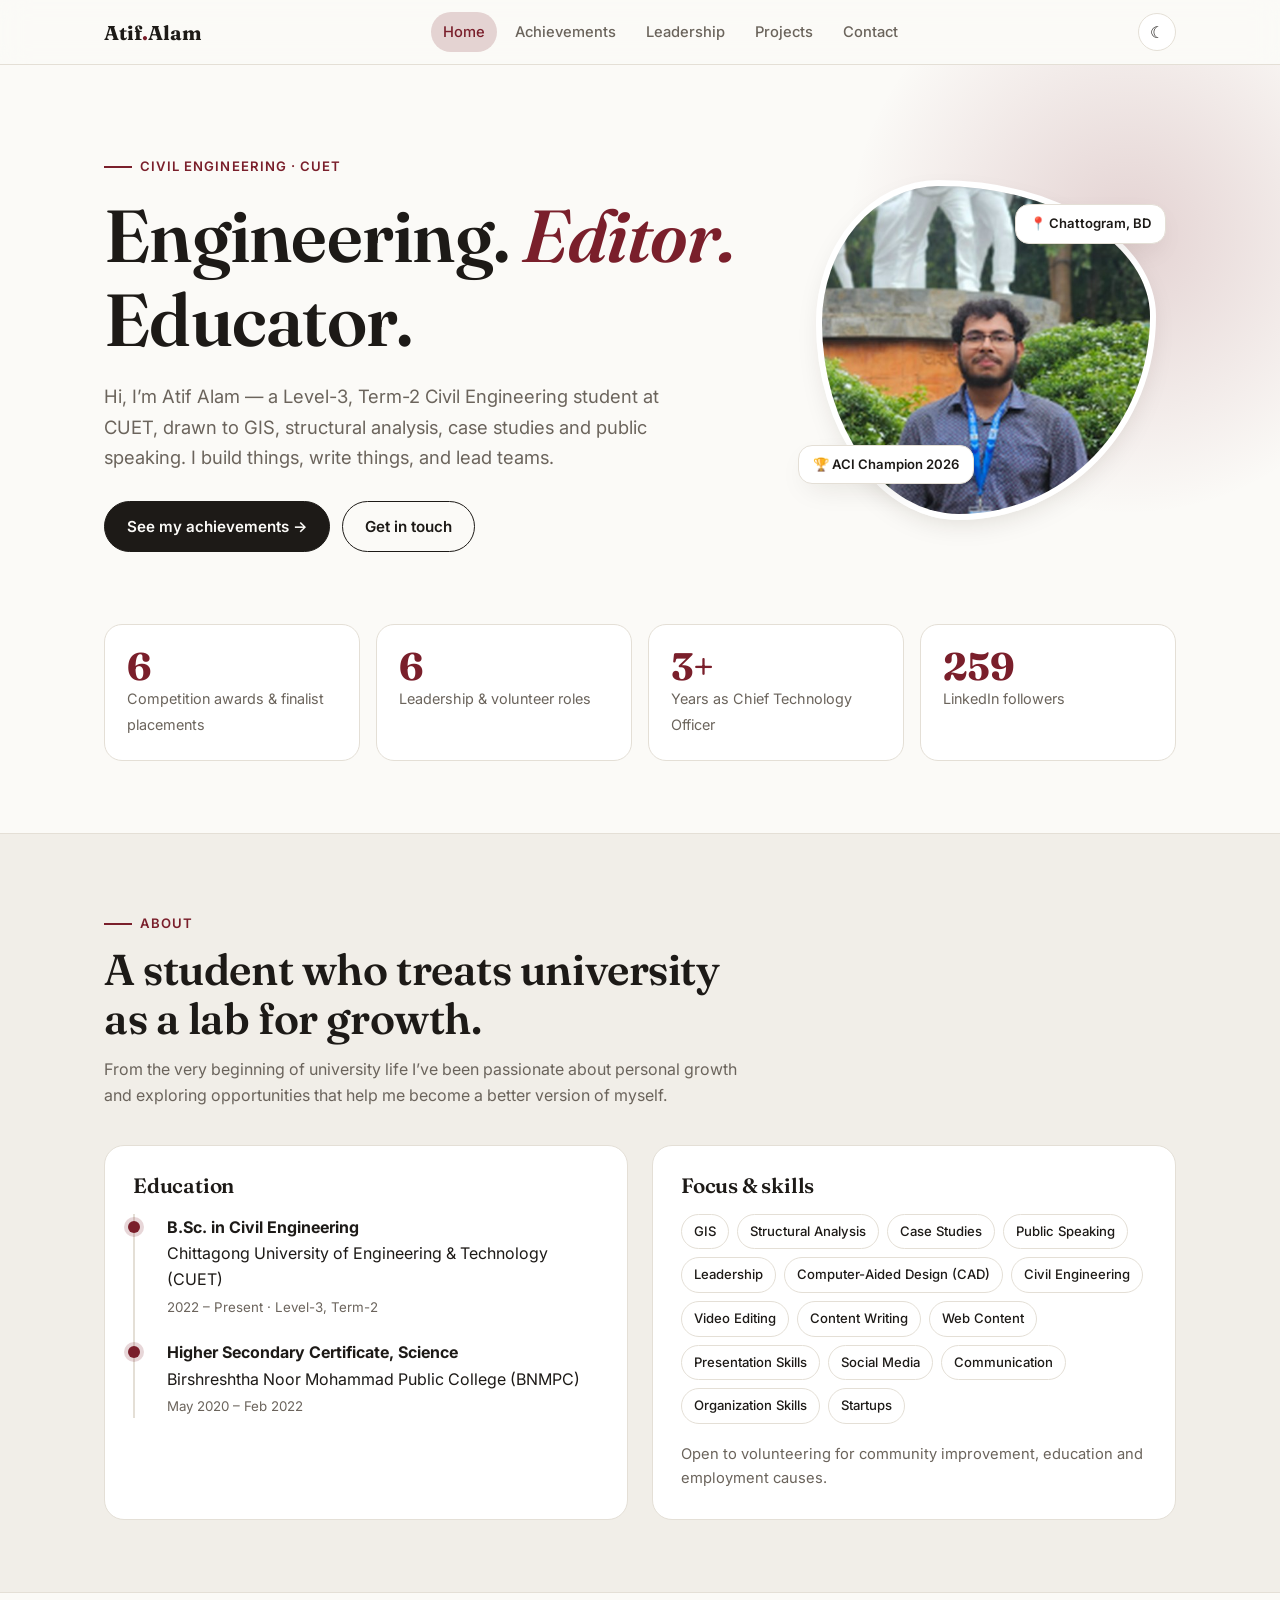
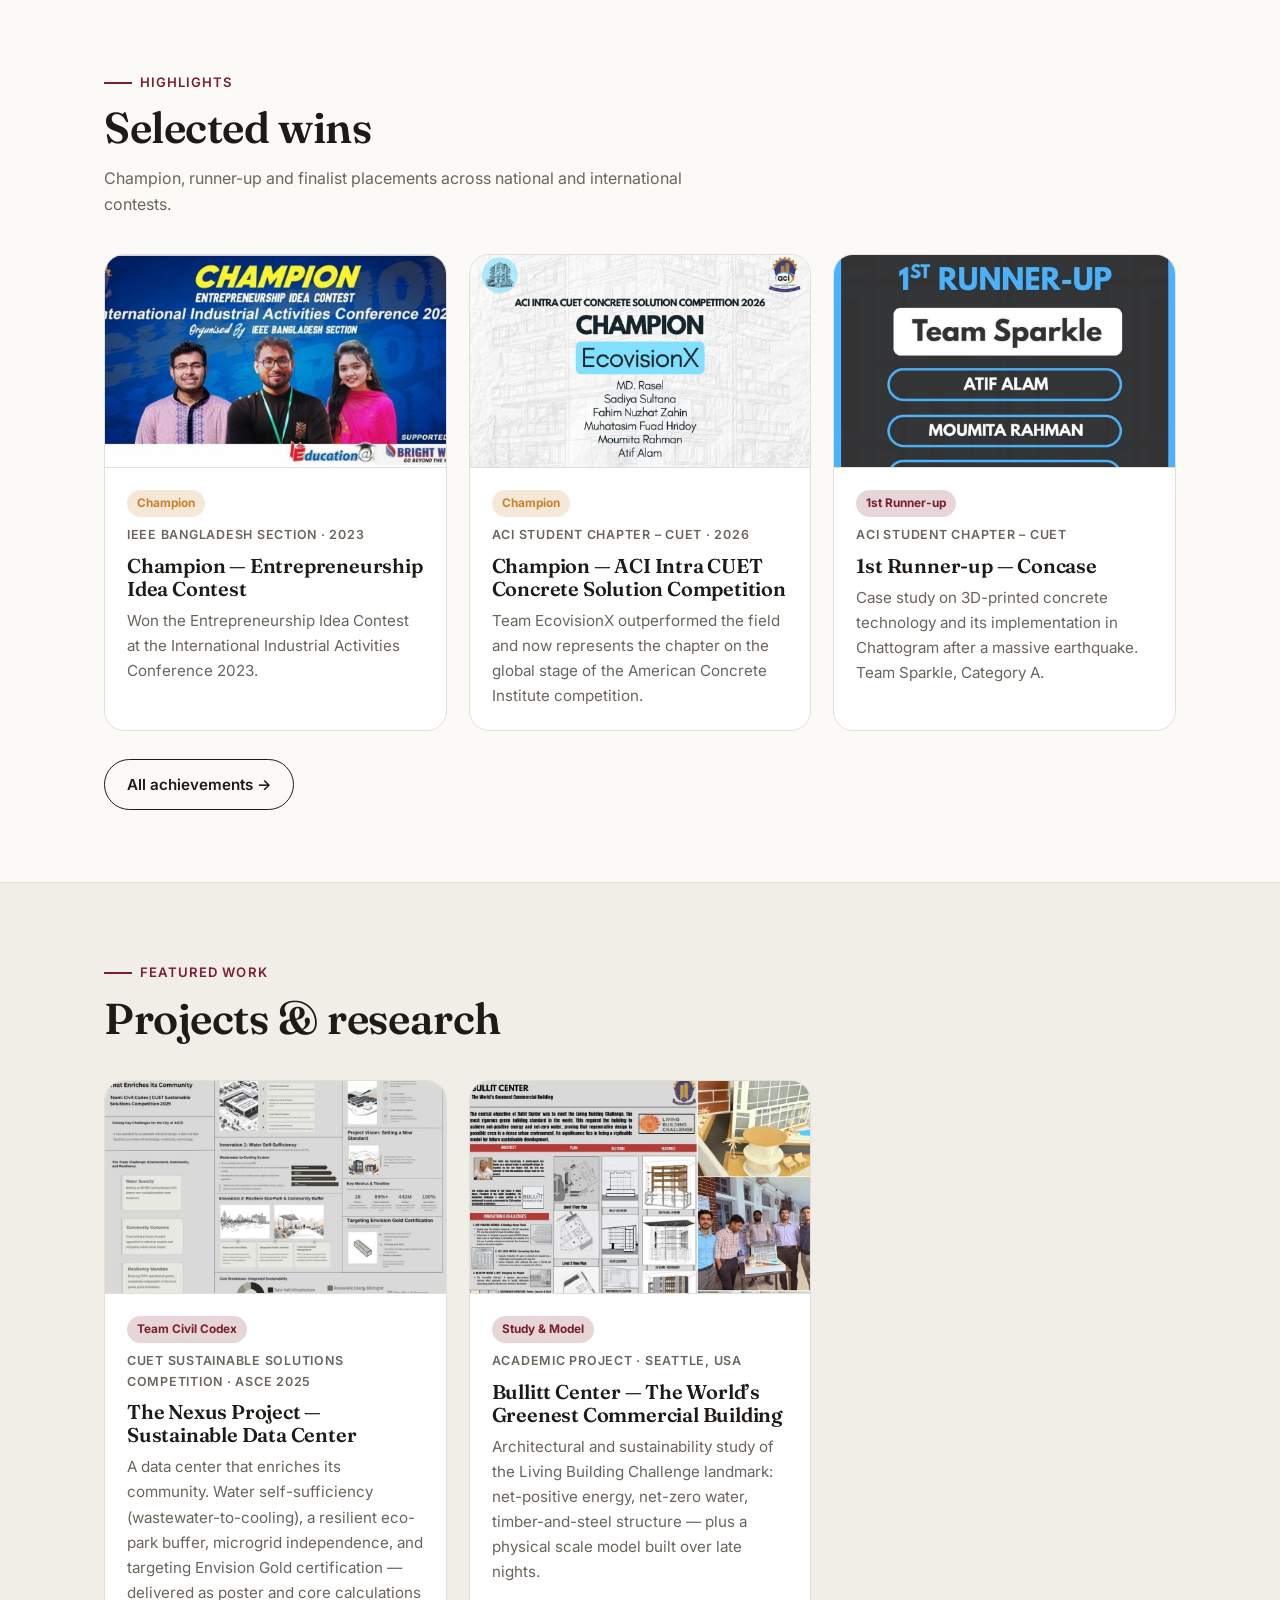
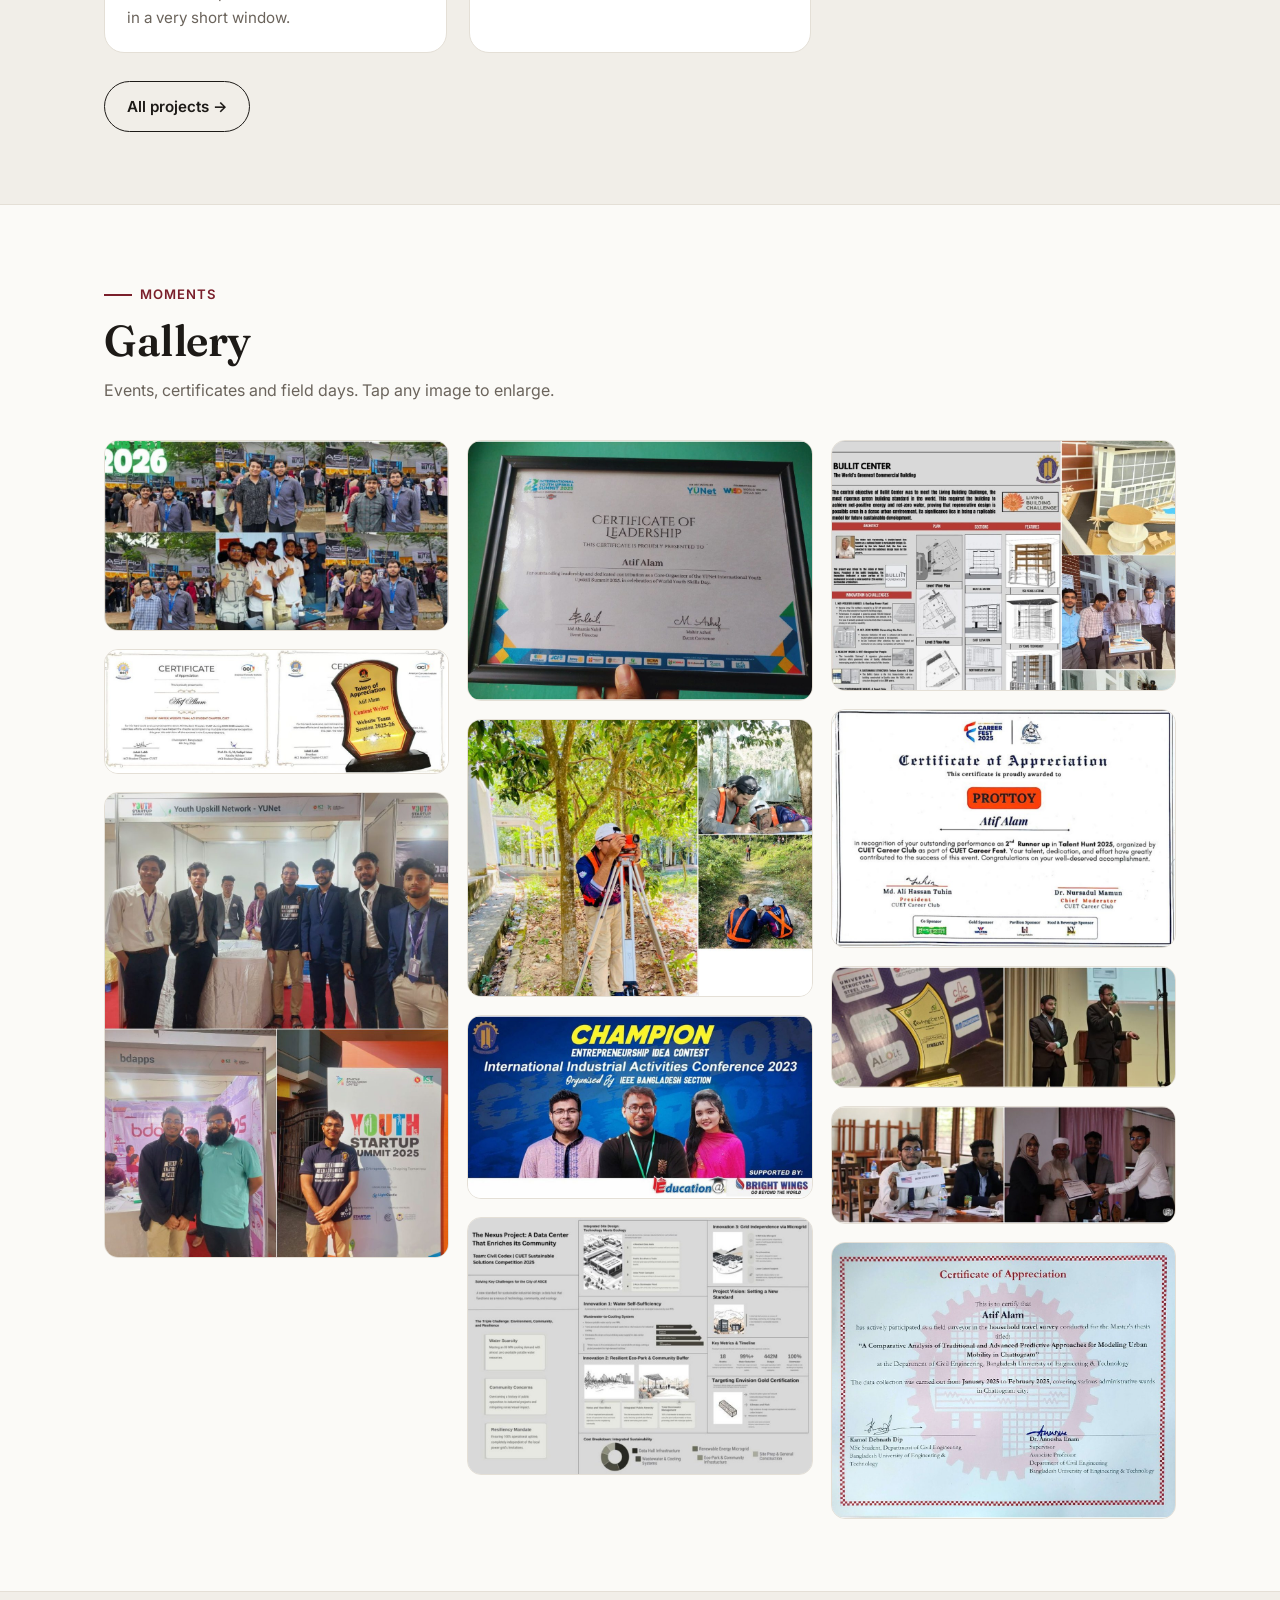
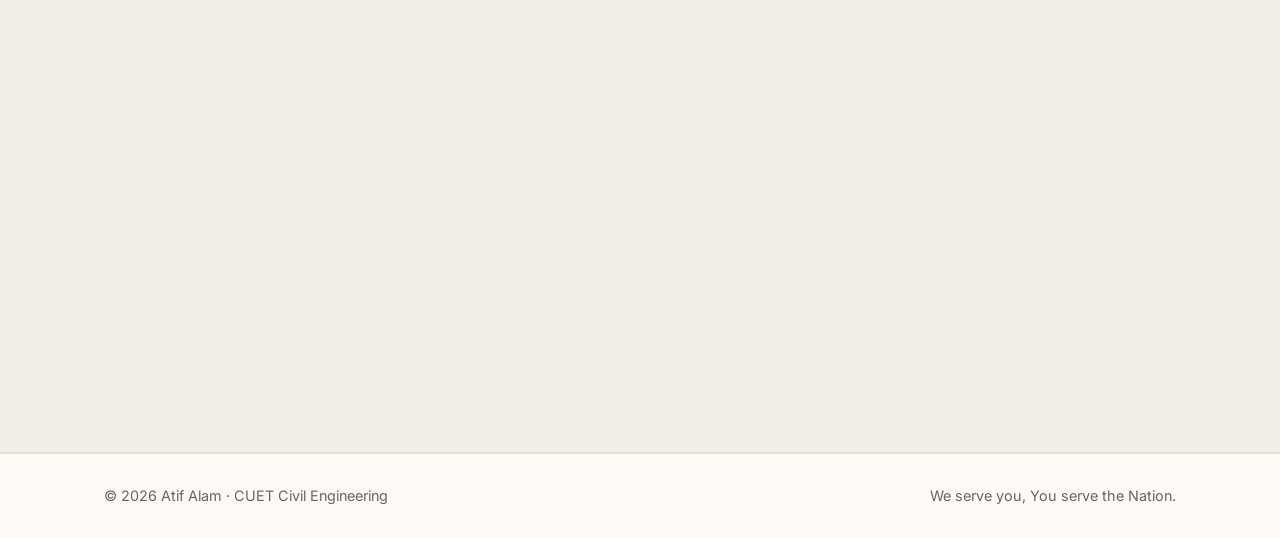
==== index.html @ 6d1ce863 "Add files via upload" ====
<!DOCTYPE html>
<html lang="en">
<head>
<meta charset="UTF-8"><meta name="viewport" content="width=device-width,initial-scale=1">
<title>Atif Alam | Civil Engineering Student, Leader & Editor</title>
<meta name="description" content="Portfolio of Atif Alam — CUET Civil Engineering student, ACI Student Chapter Assistant Secretary, CTO at Banana Pad.">
<meta property="og:title" content="Atif Alam | Civil Engineering Student, Leader & Editor"><meta property="og:description" content="Portfolio of Atif Alam — CUET Civil Engineering student, ACI Student Chapter Assistant Secretary, CTO at Banana Pad."><meta property="og:image" content="img/atif.jpg">
<link rel="icon" href="data:image/svg+xml,%3Csvg xmlns='http://www.w3.org/2000/svg' viewBox='0 0 64 64'%3E%3Crect width='64' height='64' rx='14' fill='%237a1f2b'/%3E%3Ctext x='32' y='44' font-size='34' text-anchor='middle' fill='white' font-family='Georgia' font-weight='700'%3EA%3C/text%3E%3C/svg%3E">
<link rel="preconnect" href="https://fonts.googleapis.com"><link rel="preconnect" href="https://fonts.gstatic.com" crossorigin>
<link href="https://fonts.googleapis.com/css2?family=Fraunces:ital,opsz,wght@0,9..144,600;0,9..144,700;1,9..144,600&family=Inter:wght@400;500;600;700&display=swap" rel="stylesheet">
<link rel="stylesheet" href="style.css"><script src="script.js" defer></script>
</head>
<body>
<header class="nav"><div class="wrap">
<a class="brand" href="index.html">Atif<span>.</span>Alam</a>
<nav class="links" id="links"><a href="index.html" class=active>Home</a><a href="achievements.html">Achievements</a><a href="leadership.html">Leadership</a><a href="projects.html">Projects</a><a href="index.html#contact">Contact</a></nav>
<div style="display:flex;gap:8px"><button class="icon-btn" id="theme" aria-label="Toggle theme"></button><button class="icon-btn burger" id="burger" aria-label="Menu">☰</button></div>
</div></header>
<main>
<section class="hero"><div class="wrap">
<div class="rv"><span class="eyebrow">Civil Engineering · CUET</span>
<h1>Engineering. <em>Editor.</em> Educator.</h1>
<p class="lead">Hi, I’m Atif Alam — a Level-3, Term-2 Civil Engineering student at CUET, drawn to GIS, structural analysis, case studies and public speaking. I build things, write things, and lead teams.</p>
<div class="cta"><a class="btn primary" href="achievements.html">See my achievements →</a><a class="btn ghost" href="#contact">Get in touch</a></div></div>
<div class="portrait rv"><img src="img/atif.jpg" alt="Portrait of Atif Alam"><span class="chip a">🏆 ACI Champion 2026</span><span class="chip b">📍 Chattogram, BD</span></div>
</div></section>

<section style="padding-top:0"><div class="wrap"><div class="stats rv">
<div class="stat"><b>6</b><span>Competition awards & finalist placements</span></div>
<div class="stat"><b>6</b><span>Leadership & volunteer roles</span></div>
<div class="stat"><b>3+</b><span>Years as Chief Technology Officer</span></div>
<div class="stat"><b>259</b><span>LinkedIn followers</span></div></div></div></section>

<section id="about" class="alt"><div class="wrap">
<div class="sec-head rv"><span class="eyebrow">About</span><h2>A student who treats university as a lab for growth.</h2><p>From the very beginning of university life I’ve been passionate about personal growth and exploring opportunities that help me become a better version of myself.</p></div>
<div class="two">
<div class="panel rv"><h3>Education</h3><ul class="tl">
<li><b>B.Sc. in Civil Engineering</b>Chittagong University of Engineering & Technology (CUET)<br><small>2022 – Present · Level-3, Term-2</small></li>
<li><b>Higher Secondary Certificate, Science</b>Birshreshtha Noor Mohammad Public College (BNMPC)<br><small>May 2020 – Feb 2022</small></li></ul></div>
<div class="panel rv"><h3>Focus & skills</h3>
<div class="tags"><span class="tag">GIS</span><span class="tag">Structural Analysis</span><span class="tag">Case Studies</span><span class="tag">Public Speaking</span><span class="tag">Leadership</span><span class="tag">Computer-Aided Design (CAD)</span><span class="tag">Civil Engineering</span><span class="tag">Video Editing</span><span class="tag">Content Writing</span><span class="tag">Web Content</span><span class="tag">Presentation Skills</span><span class="tag">Social Media</span><span class="tag">Communication</span><span class="tag">Organization Skills</span><span class="tag">Startups</span></div>
<p style="color:var(--mute);margin:18px 0 0;font-size:.92rem">Open to volunteering for community improvement, education and employment causes.</p></div>
</div></div></section>

<section><div class="wrap">
<div class="sec-head rv"><span class="eyebrow">Highlights</span><h2>Selected wins</h2><p>Champion, runner-up and finalist placements across national and international contests.</p></div>
<div class="grid"><article class="card rv"><img class="thumb" loading="lazy" src="img/ieee.jpg" alt="Champion poster, IEEE Entrepreneurship Idea Contest"><div class="body"><span class="badge gold">Champion</span><div class="meta">IEEE Bangladesh Section · 2023</div><h3>Champion — Entrepreneurship Idea Contest</h3><p>Won the Entrepreneurship Idea Contest at the International Industrial Activities Conference 2023.</p></div></article><article class="card rv"><img class="thumb" loading="lazy" src="img/ecovisionx.jpg" alt="EcovisionX champion announcement"><div class="body"><span class="badge gold">Champion</span><div class="meta">ACI Student Chapter – CUET · 2026</div><h3>Champion — ACI Intra CUET Concrete Solution Competition</h3><p>Team EcovisionX outperformed the field and now represents the chapter on the global stage of the American Concrete Institute competition.</p></div></article><article class="card rv"><img class="thumb" loading="lazy" src="img/concase.jpg" alt="Concase 1st runner-up announcement"><div class="body"><span class="badge">1st Runner-up</span><div class="meta">ACI Student Chapter – CUET</div><h3>1st Runner-up — Concase</h3><p>Case study on 3D-printed concrete technology and its implementation in Chattogram after a massive earthquake. Team Sparkle, Category A.</p></div></article></div>
<div class="cta rv"><a class="btn ghost" href="achievements.html">All achievements →</a></div></div></section>

<section class="alt"><div class="wrap">
<div class="sec-head rv"><span class="eyebrow">Featured work</span><h2>Projects & research</h2></div>
<div class="grid"><article class="card rv"><img class="thumb" loading="lazy" src="img/nexus.jpg" alt="The Nexus Project poster"><div class="body"><span class="badge">Team Civil Codex</span><div class="meta">CUET Sustainable Solutions Competition · ASCE 2025</div><h3>The Nexus Project — Sustainable Data Center</h3><p>A data center that enriches its community. Water self-sufficiency (wastewater-to-cooling), a resilient eco-park buffer, microgrid independence, and targeting Envision Gold certification — delivered as poster and core calculations in a very short window.</p></div></article><article class="card rv"><img class="thumb" loading="lazy" src="img/bullitt.jpg" alt="Bullitt Center poster and scale model"><div class="body"><span class="badge">Study & Model</span><div class="meta">Academic Project · Seattle, USA</div><h3>Bullitt Center — The World’s Greenest Commercial Building</h3><p>Architectural and sustainability study of the Living Building Challenge landmark: net-positive energy, net-zero water, timber-and-steel structure — plus a physical scale model built over late nights.</p></div></article></div>
<div class="cta rv"><a class="btn ghost" href="projects.html">All projects →</a></div></div></section>

<section><div class="wrap">
<div class="sec-head rv"><span class="eyebrow">Moments</span><h2>Gallery</h2><p>Events, certificates and field days. Tap any image to enlarge.</p></div>
<div class="gallery rv"><img loading="lazy" src="img/clubfest.jpg" alt="CUET Club Fest 2026"><img loading="lazy" src="img/aci-recognition.jpg" alt="ACI recognition"><img loading="lazy" src="img/startup-summit.jpg" alt="Youth Startup Summit 2025"><img loading="lazy" src="img/yunet-cert.jpg" alt="YUNet leadership certificate"><img loading="lazy" src="img/surveying.jpg" alt="Surveying field work"><img loading="lazy" src="img/ieee.jpg" alt="IEEE champion"><img loading="lazy" src="img/nexus.jpg" alt="Nexus Project poster"><img loading="lazy" src="img/bullitt.jpg" alt="Bullitt Center"><img loading="lazy" src="img/talent-hunt.jpg" alt="Talent Hunt certificate"><img loading="lazy" src="img/reinforce.jpg" alt="Reinforce finalist"><img loading="lazy" src="img/mun.jpg" alt="Intra CUET MUN"><img loading="lazy" src="img/survey-cert.jpg" alt="BUET survey certificate"></div></div></section>

<section id="contact" class="alt contact"><div class="wrap rv">
<span class="eyebrow">Contact</span><h2 style="margin:12px 0">Let’s build something together.</h2>
<p class="lead" style="margin:0 auto">Collaborations, case competitions, volunteering or a good conversation about civil engineering — I’d love to hear from you.</p>
<div class="cta"><a class="btn primary" href="mailto:atif.cuet.2022@gmail.com">✉ atif.cuet.2022@gmail.com</a><a class="btn ghost" href="https://www.linkedin.com/in/atif-alam-a69854352" target="_blank" rel="noopener">LinkedIn ↗</a></div>
<p style="color:var(--mute);margin-top:22px">CUET, Raozan, Chattogram – 4349 · Bangladesh</p></div></section></main>
<footer><div class="wrap"><span>© 2026 Atif Alam · CUET Civil Engineering</span><span>We serve you, You serve the Nation.</span></div></footer>
<div class="lb" id="lb"><img alt=""></div>
</body></html>
---- style.css ----
:root{--bg:#fbfaf7;--bg2:#f1eee8;--card:#fff;--ink:#1d1a17;--mute:#6b645c;--line:#e4dfd6;--accent:#7a1f2b;--accent2:#c9822b;--ring:rgba(122,31,43,.18);--shadow:0 10px 30px -12px rgba(40,25,10,.18)}
:root[data-theme=dark]{--bg:#141110;--bg2:#1b1816;--card:#1f1b19;--ink:#f3eee8;--mute:#a79f95;--line:#322c28;--accent:#e0707e;--accent2:#e5a24d;--ring:rgba(224,112,126,.25);--shadow:0 10px 30px -12px rgba(0,0,0,.6)}
*{box-sizing:border-box}html{scroll-behavior:smooth}
body{margin:0;font-family:'Inter',system-ui,-apple-system,'Segoe UI',Roboto,sans-serif;background:var(--bg);color:var(--ink);line-height:1.65;-webkit-font-smoothing:antialiased}
h1,h2,h3,.serif{font-family:'Fraunces',Georgia,serif;font-weight:600;letter-spacing:-.01em;line-height:1.15;margin:0}
a{color:inherit}img{max-width:100%;display:block}
.wrap{max-width:1120px;margin:0 auto;padding:0 24px}
/* nav */
.nav{position:sticky;top:0;z-index:50;backdrop-filter:blur(14px);background:color-mix(in srgb,var(--bg) 82%,transparent);border-bottom:1px solid var(--line)}
.nav .wrap{display:flex;align-items:center;justify-content:space-between;height:64px;gap:16px}
.brand{font-family:'Fraunces',serif;font-weight:700;font-size:1.25rem;text-decoration:none}
.brand span{color:var(--accent)}
.links{display:flex;gap:6px;align-items:center}
.links a{text-decoration:none;color:var(--mute);font-size:.92rem;font-weight:500;padding:8px 12px;border-radius:999px;transition:.2s}
.links a:hover{color:var(--ink);background:var(--bg2)}
.links a.active{color:var(--accent);background:var(--ring)}
.icon-btn{border:1px solid var(--line);background:var(--card);color:var(--ink);width:38px;height:38px;border-radius:50%;cursor:pointer;font-size:1rem;display:grid;place-items:center}
.burger{display:none}
@media(max-width:820px){.burger{display:grid}.links{position:absolute;top:64px;left:0;right:0;background:var(--bg);flex-direction:column;align-items:stretch;padding:12px 24px 20px;border-bottom:1px solid var(--line);display:none}.links.open{display:flex}}
/* hero */
.hero{padding:84px 0 64px;position:relative;overflow:hidden}
.hero::before{content:"";position:absolute;inset:-20% -10% auto auto;width:560px;height:560px;background:radial-gradient(closest-side,var(--ring),transparent);z-index:-1}
.hero .wrap{display:grid;grid-template-columns:1.25fr .75fr;gap:56px;align-items:center}
.eyebrow{display:inline-flex;gap:8px;align-items:center;font-size:.82rem;font-weight:600;letter-spacing:.08em;text-transform:uppercase;color:var(--accent)}
.eyebrow::before{content:"";width:28px;height:2px;background:var(--accent)}
.hero h1{font-size:clamp(2.6rem,6vw,4.6rem);margin:16px 0 14px}
.hero h1 em{font-style:italic;color:var(--accent)}
.lead{font-size:1.15rem;color:var(--mute);max-width:560px}
.cta{display:flex;gap:12px;flex-wrap:wrap;margin-top:28px}
.btn{display:inline-flex;align-items:center;gap:8px;padding:12px 22px;border-radius:999px;font-weight:600;font-size:.95rem;text-decoration:none;border:1px solid var(--ink);transition:.2s}
.btn.primary{background:var(--ink);color:var(--bg)}.btn.primary:hover{background:var(--accent);border-color:var(--accent)}
.btn.ghost:hover{background:var(--bg2)}
.portrait{position:relative;justify-self:center}
.portrait img{width:min(340px,70vw);aspect-ratio:1;object-fit:cover;border-radius:36% 64% 58% 42%/42% 40% 60% 58%;border:6px solid var(--card);box-shadow:var(--shadow)}
.portrait .chip{position:absolute;background:var(--card);border:1px solid var(--line);border-radius:14px;padding:8px 14px;font-size:.82rem;font-weight:600;box-shadow:var(--shadow)}
.chip.a{left:-18px;bottom:36px}.chip.b{right:-10px;top:24px}
@media(max-width:820px){.hero .wrap{grid-template-columns:1fr}.portrait{order:-1}.hero{padding-top:40px}}
/* stats */
.stats{display:grid;grid-template-columns:repeat(4,1fr);gap:16px;margin:8px 0 0}
.stat{background:var(--card);border:1px solid var(--line);border-radius:18px;padding:22px}
.stat b{font-family:'Fraunces',serif;font-size:2.4rem;display:block;color:var(--accent);line-height:1}
.stat span{color:var(--mute);font-size:.9rem}
@media(max-width:760px){.stats{grid-template-columns:repeat(2,1fr)}}
/* sections */
section{padding:72px 0}
.alt{background:var(--bg2);border-block:1px solid var(--line)}
.sec-head{margin-bottom:36px;max-width:640px}
.sec-head h2{font-size:clamp(1.9rem,4vw,2.7rem);margin-top:10px}
.sec-head p{color:var(--mute);margin:12px 0 0}
.grid{display:grid;grid-template-columns:repeat(auto-fill,minmax(310px,1fr));gap:22px}
.card{background:var(--card);border:1px solid var(--line);border-radius:20px;overflow:hidden;display:flex;flex-direction:column;transition:transform .25s,box-shadow .25s}
.card:hover{transform:translateY(-4px);box-shadow:var(--shadow)}
.card .thumb{aspect-ratio:16/10;object-fit:cover;width:100%;background:var(--bg2);cursor:zoom-in;border-bottom:1px solid var(--line)}
.card .body{padding:22px;display:flex;flex-direction:column;gap:8px;flex:1}
.card h3{font-size:1.25rem}
.meta{font-size:.78rem;font-weight:600;letter-spacing:.06em;text-transform:uppercase;color:var(--mute)}
.card p{margin:0;color:var(--mute);font-size:.95rem}
.badge{align-self:flex-start;font-size:.74rem;font-weight:700;padding:4px 10px;border-radius:999px;background:var(--ring);color:var(--accent)}
.badge.gold{background:rgba(201,130,43,.18);color:var(--accent2)}
.tags{display:flex;gap:8px;flex-wrap:wrap}
.tag{font-size:.82rem;padding:6px 12px;border:1px solid var(--line);background:var(--card);border-radius:999px;font-weight:500}
.two{display:grid;grid-template-columns:1fr 1fr;gap:24px}
@media(max-width:760px){.two{grid-template-columns:1fr}}
.panel{background:var(--card);border:1px solid var(--line);border-radius:20px;padding:28px}
.panel h3{font-size:1.3rem;margin-bottom:16px}
.tl{list-style:none;margin:0;padding:0 0 0 18px;border-left:2px solid var(--line)}
.tl li{position:relative;padding:0 0 20px 14px}
.tl li::before{content:"";position:absolute;left:-25px;top:7px;width:12px;height:12px;border-radius:50%;background:var(--accent);box-shadow:0 0 0 4px var(--ring)}
.tl li:last-child{padding-bottom:0}.tl b{display:block}.tl small{color:var(--mute)}
.quote{font-family:'Fraunces',serif;font-style:italic;font-size:1.4rem;color:var(--mute);max-width:720px}
/* gallery */
.gallery{columns:3 260px;column-gap:18px}
.gallery img{width:100%;border-radius:14px;margin-bottom:18px;border:1px solid var(--line);cursor:zoom-in;break-inside:avoid;transition:.25s}
.gallery img:hover{transform:scale(1.015);box-shadow:var(--shadow)}
/* contact */
.contact{text-align:center}
.contact h2{font-size:clamp(2rem,5vw,3.2rem)}
.contact .cta{justify-content:center}
footer{border-top:1px solid var(--line);padding:30px 0;color:var(--mute);font-size:.9rem}
footer .wrap{display:flex;justify-content:space-between;gap:12px;flex-wrap:wrap}
.pagehead{padding:64px 0 8px}.pagehead h1{font-size:clamp(2.2rem,5vw,3.6rem);margin-top:10px}.pagehead p{color:var(--mute);max-width:620px}
/* lightbox */
.lb{position:fixed;inset:0;background:rgba(10,8,6,.88);display:none;place-items:center;z-index:100;padding:24px;cursor:zoom-out}
.lb.on{display:grid}.lb img{max-height:92vh;border-radius:10px}
/* reveal */
.rv{opacity:0;transform:translateY(18px);transition:opacity .6s,transform .6s}.rv.in{opacity:1;transform:none}
@media(prefers-reduced-motion:reduce){.rv{opacity:1;transform:none;transition:none}html{scroll-behavior:auto}}
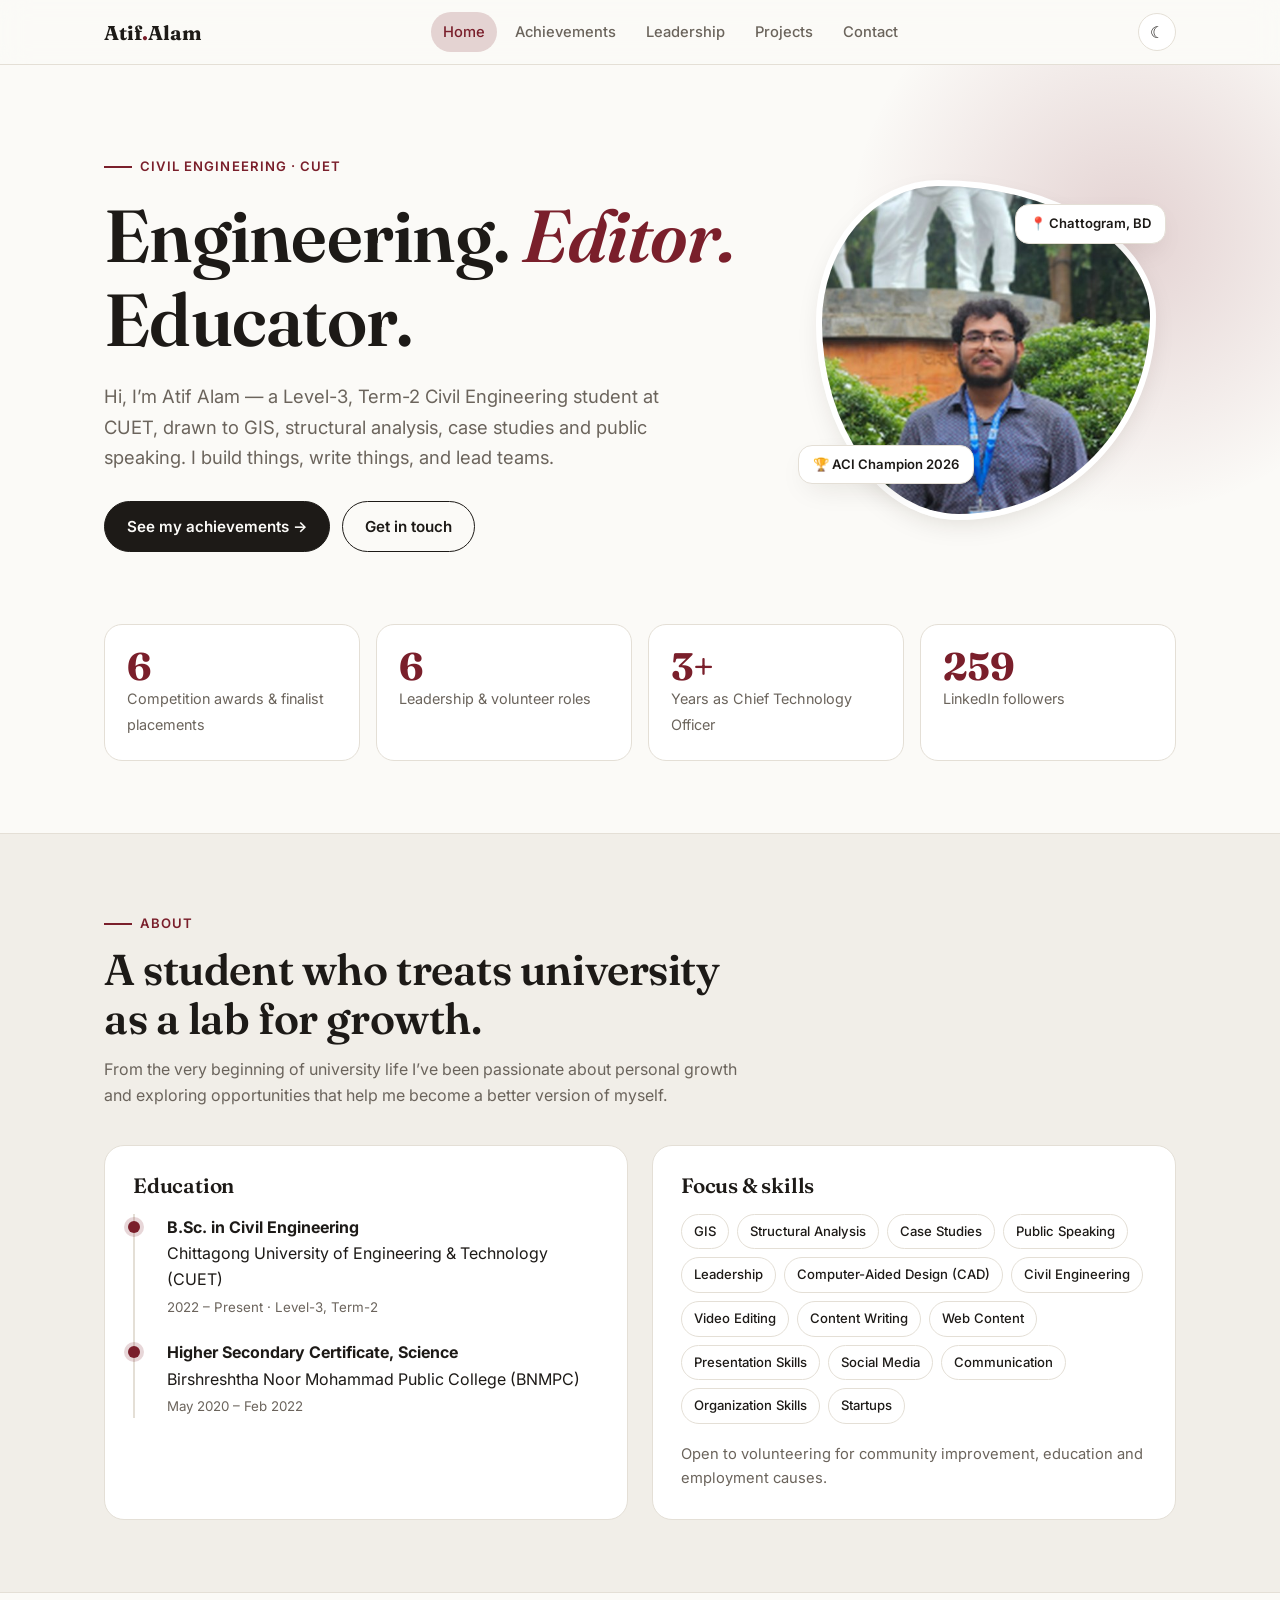
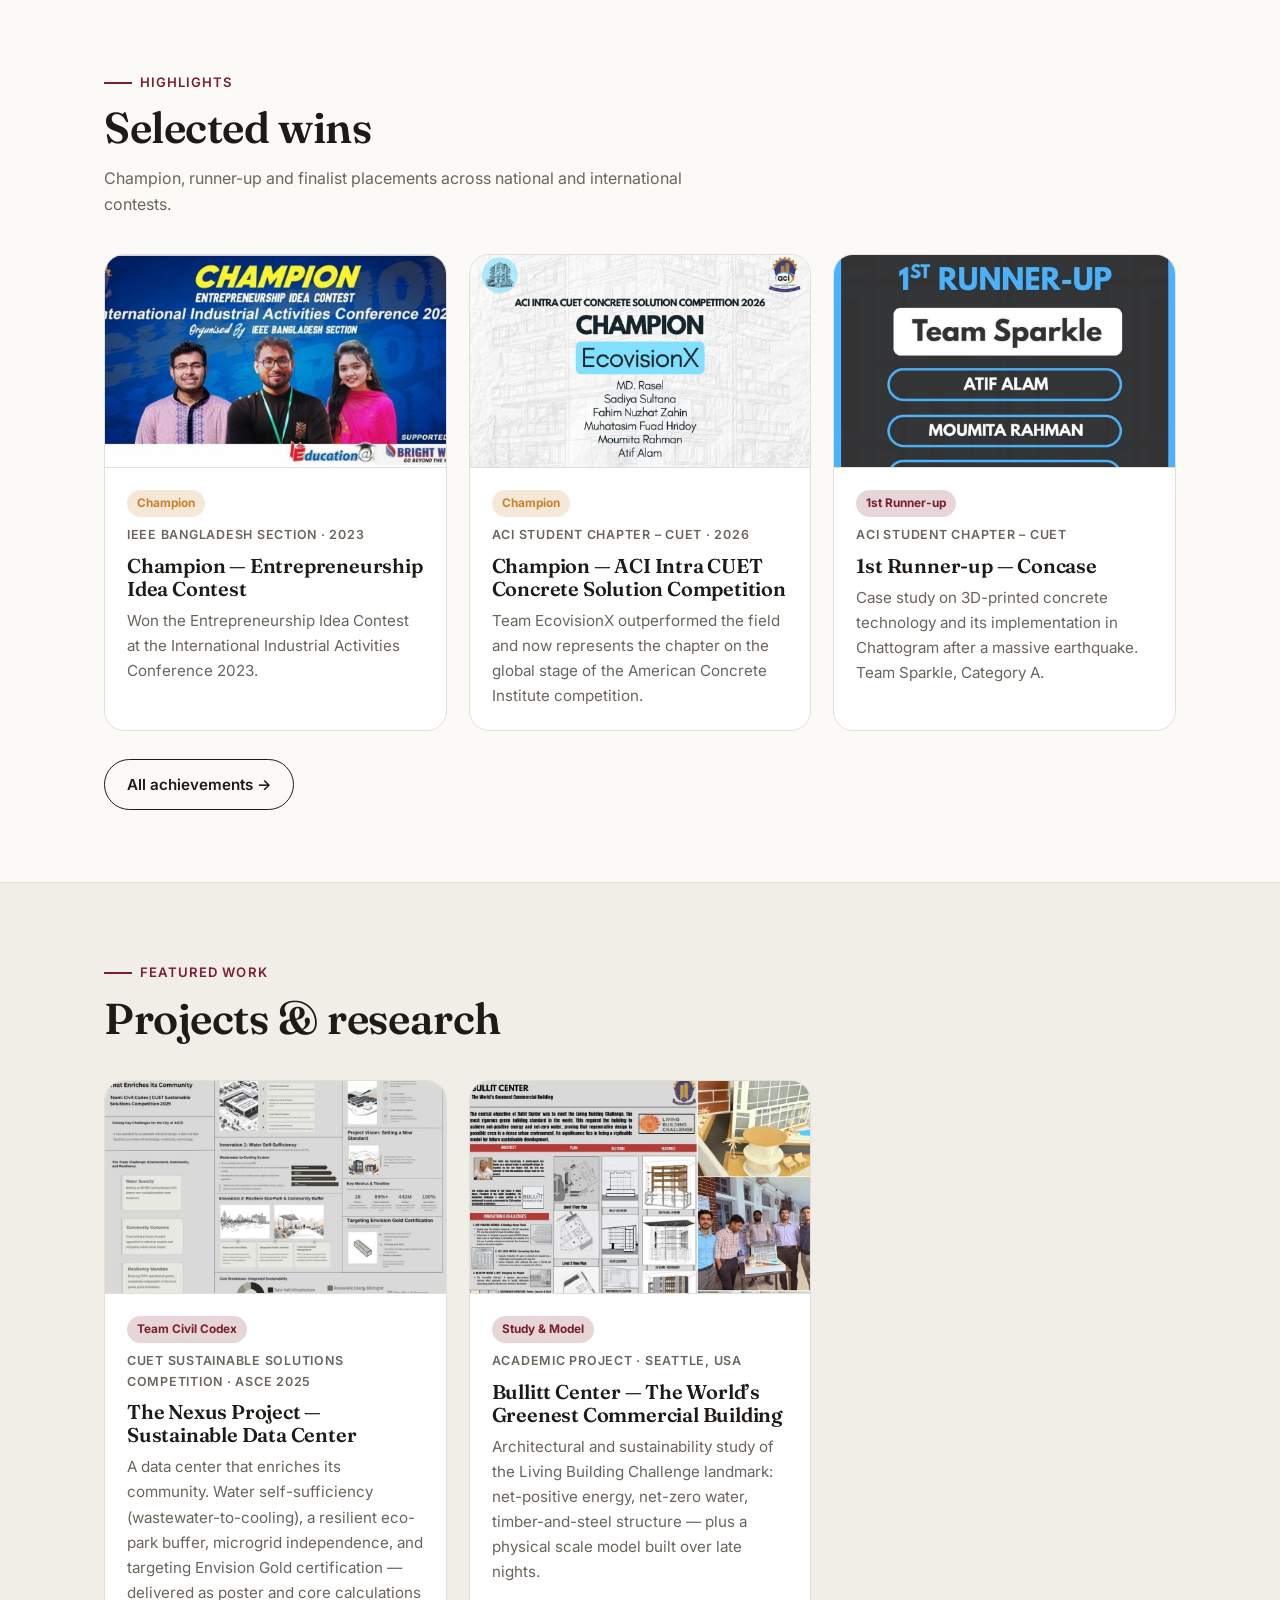
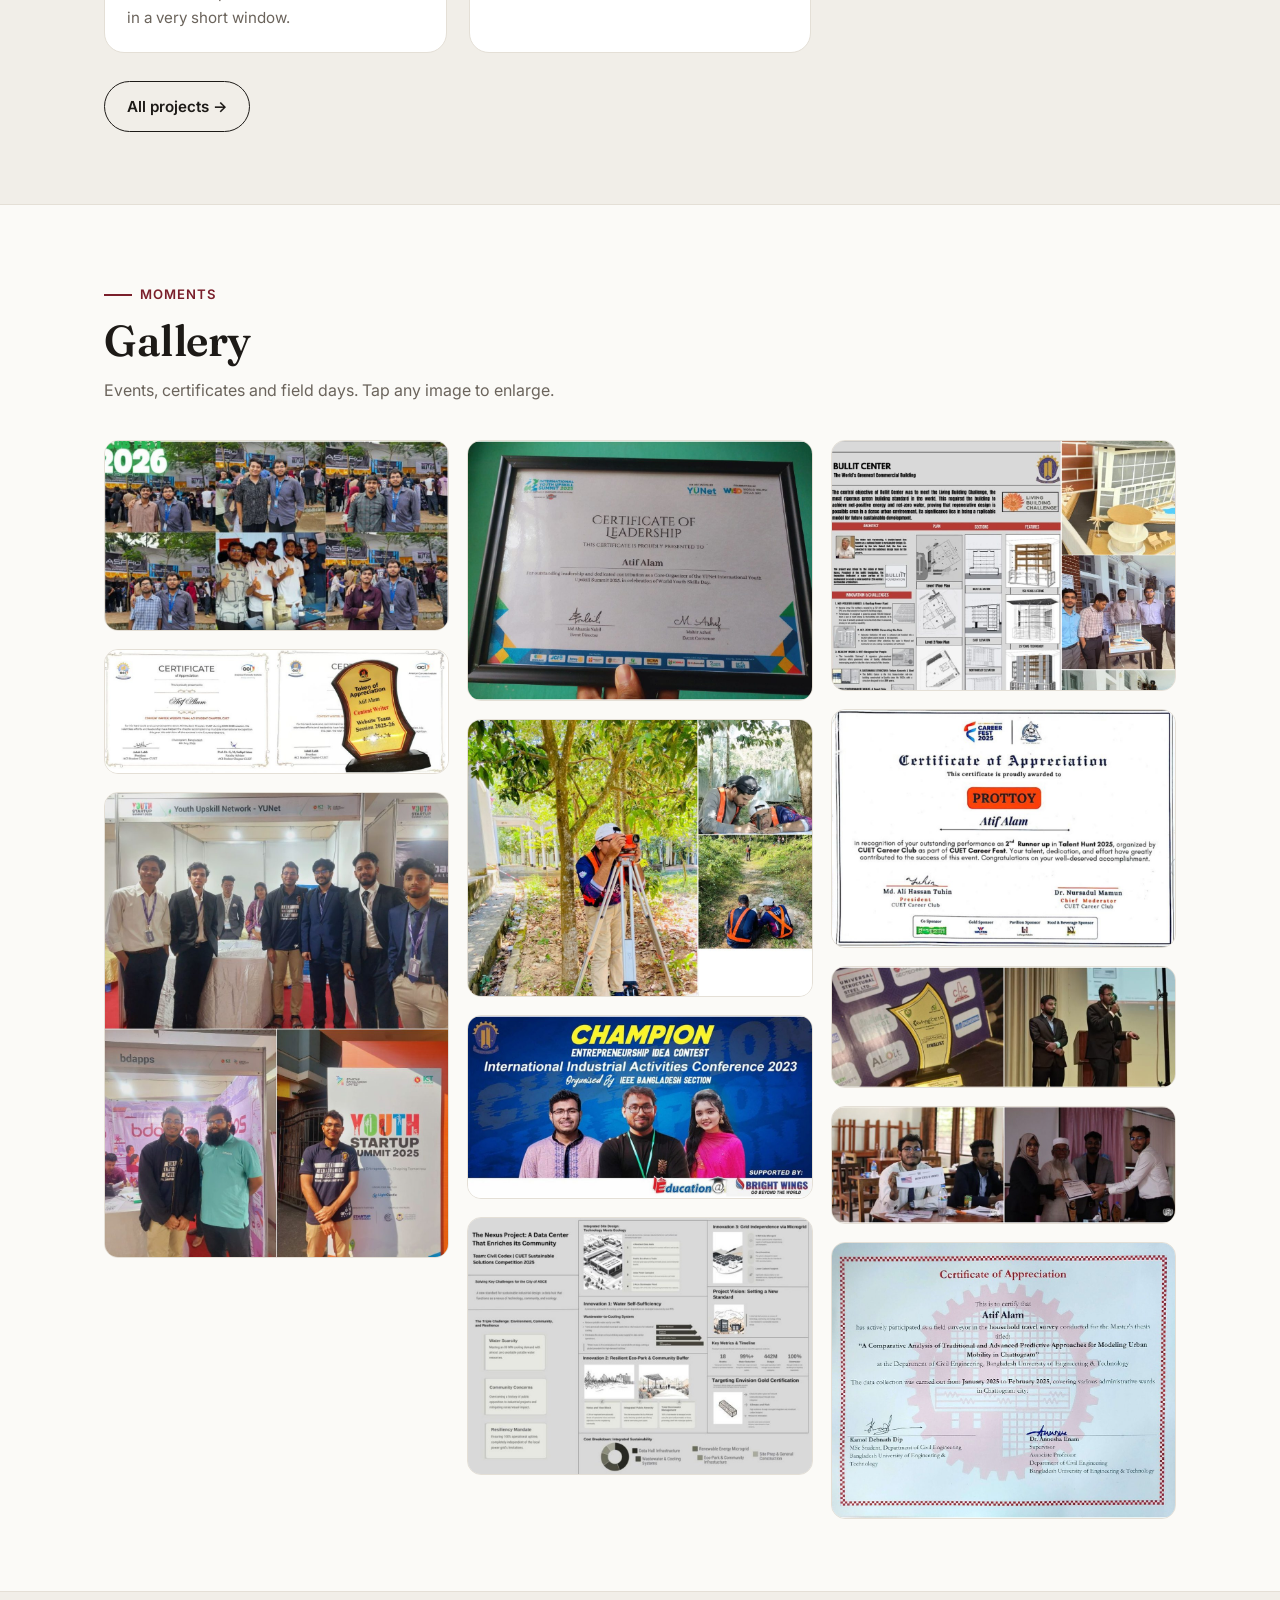
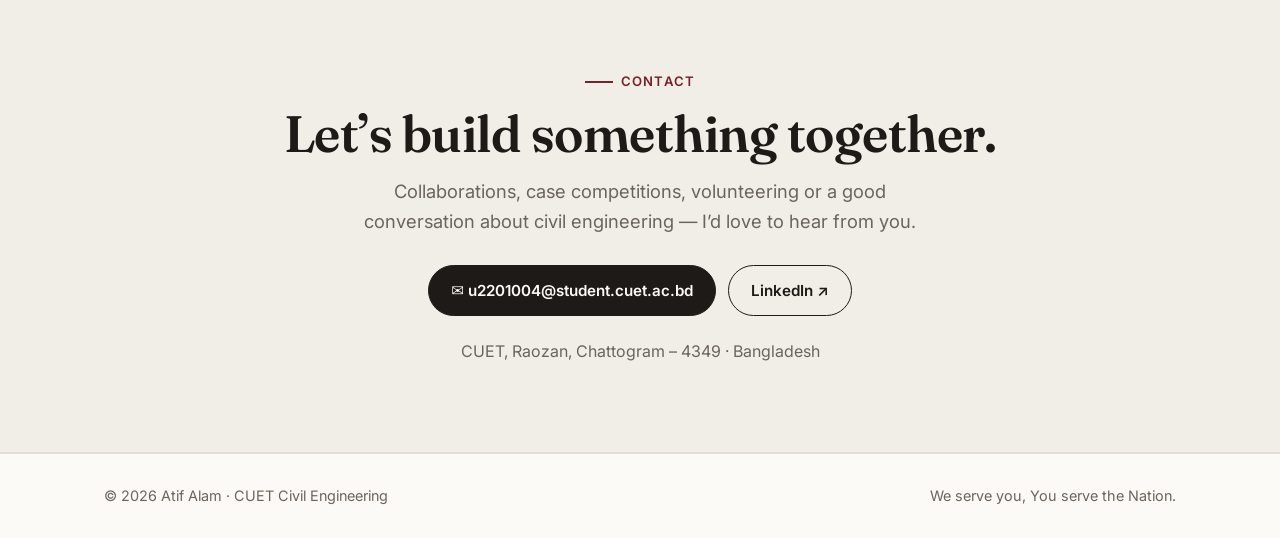
==== commit 5017c143: "Update index.html" ====
--- a/index.html
+++ b/index.html
@@ -59,8 +59,8 @@
 <section id="contact" class="alt contact"><div class="wrap rv">
 <span class="eyebrow">Contact</span><h2 style="margin:12px 0">Let’s build something together.</h2>
 <p class="lead" style="margin:0 auto">Collaborations, case competitions, volunteering or a good conversation about civil engineering — I’d love to hear from you.</p>
-<div class="cta"><a class="btn primary" href="mailto:atif.cuet.2022@gmail.com">✉ atif.cuet.2022@gmail.com</a><a class="btn ghost" href="https://www.linkedin.com/in/atif-alam-a69854352" target="_blank" rel="noopener">LinkedIn ↗</a></div>
+<div class="cta"><a class="btn primary" href="mailto:u2201004@student.cuet.ac.bd">✉ u2201004@student.cuet.ac.bd</a><a class="btn ghost" href="https://www.linkedin.com/in/atif-alam-a69854352" target="_blank" rel="noopener">LinkedIn ↗</a></div>
 <p style="color:var(--mute);margin-top:22px">CUET, Raozan, Chattogram – 4349 · Bangladesh</p></div></section></main>
 <footer><div class="wrap"><span>© 2026 Atif Alam · CUET Civil Engineering</span><span>We serve you, You serve the Nation.</span></div></footer>
 <div class="lb" id="lb"><img alt=""></div>
-</body></html>+</body></html>
